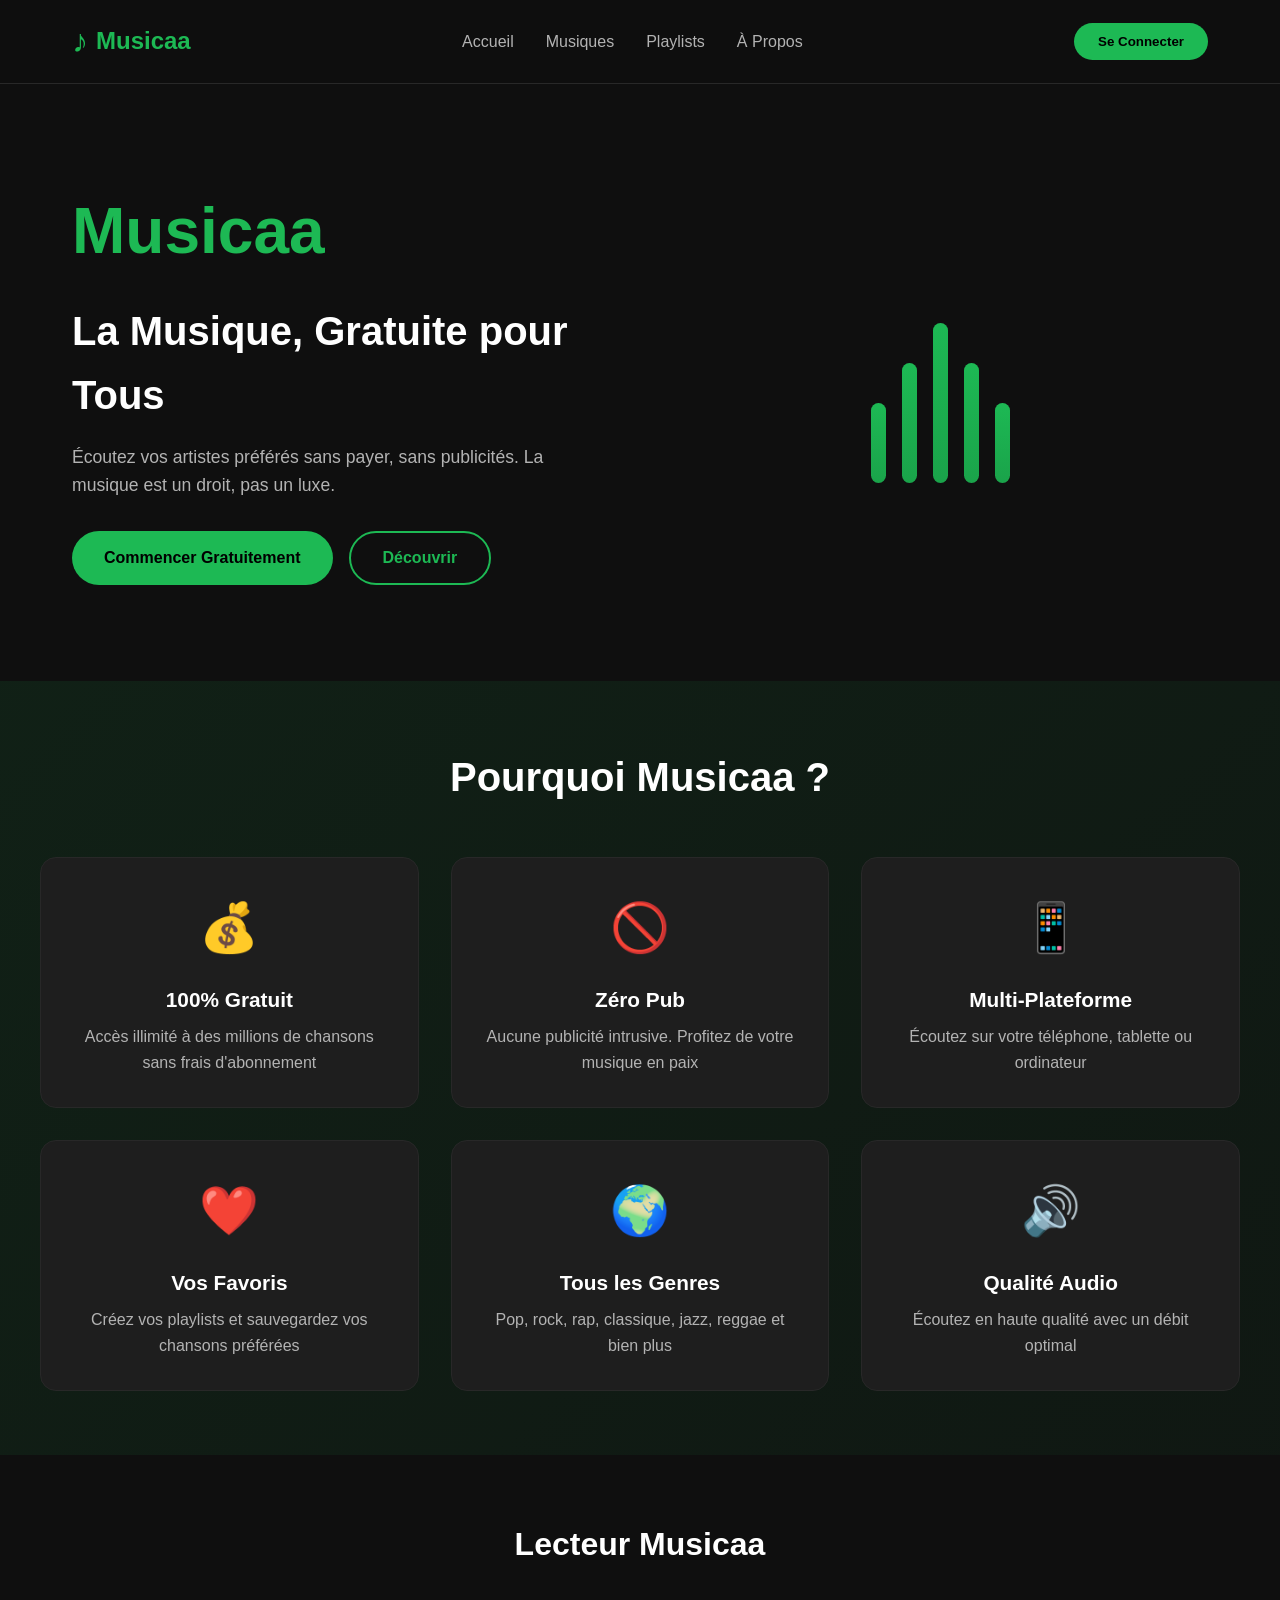
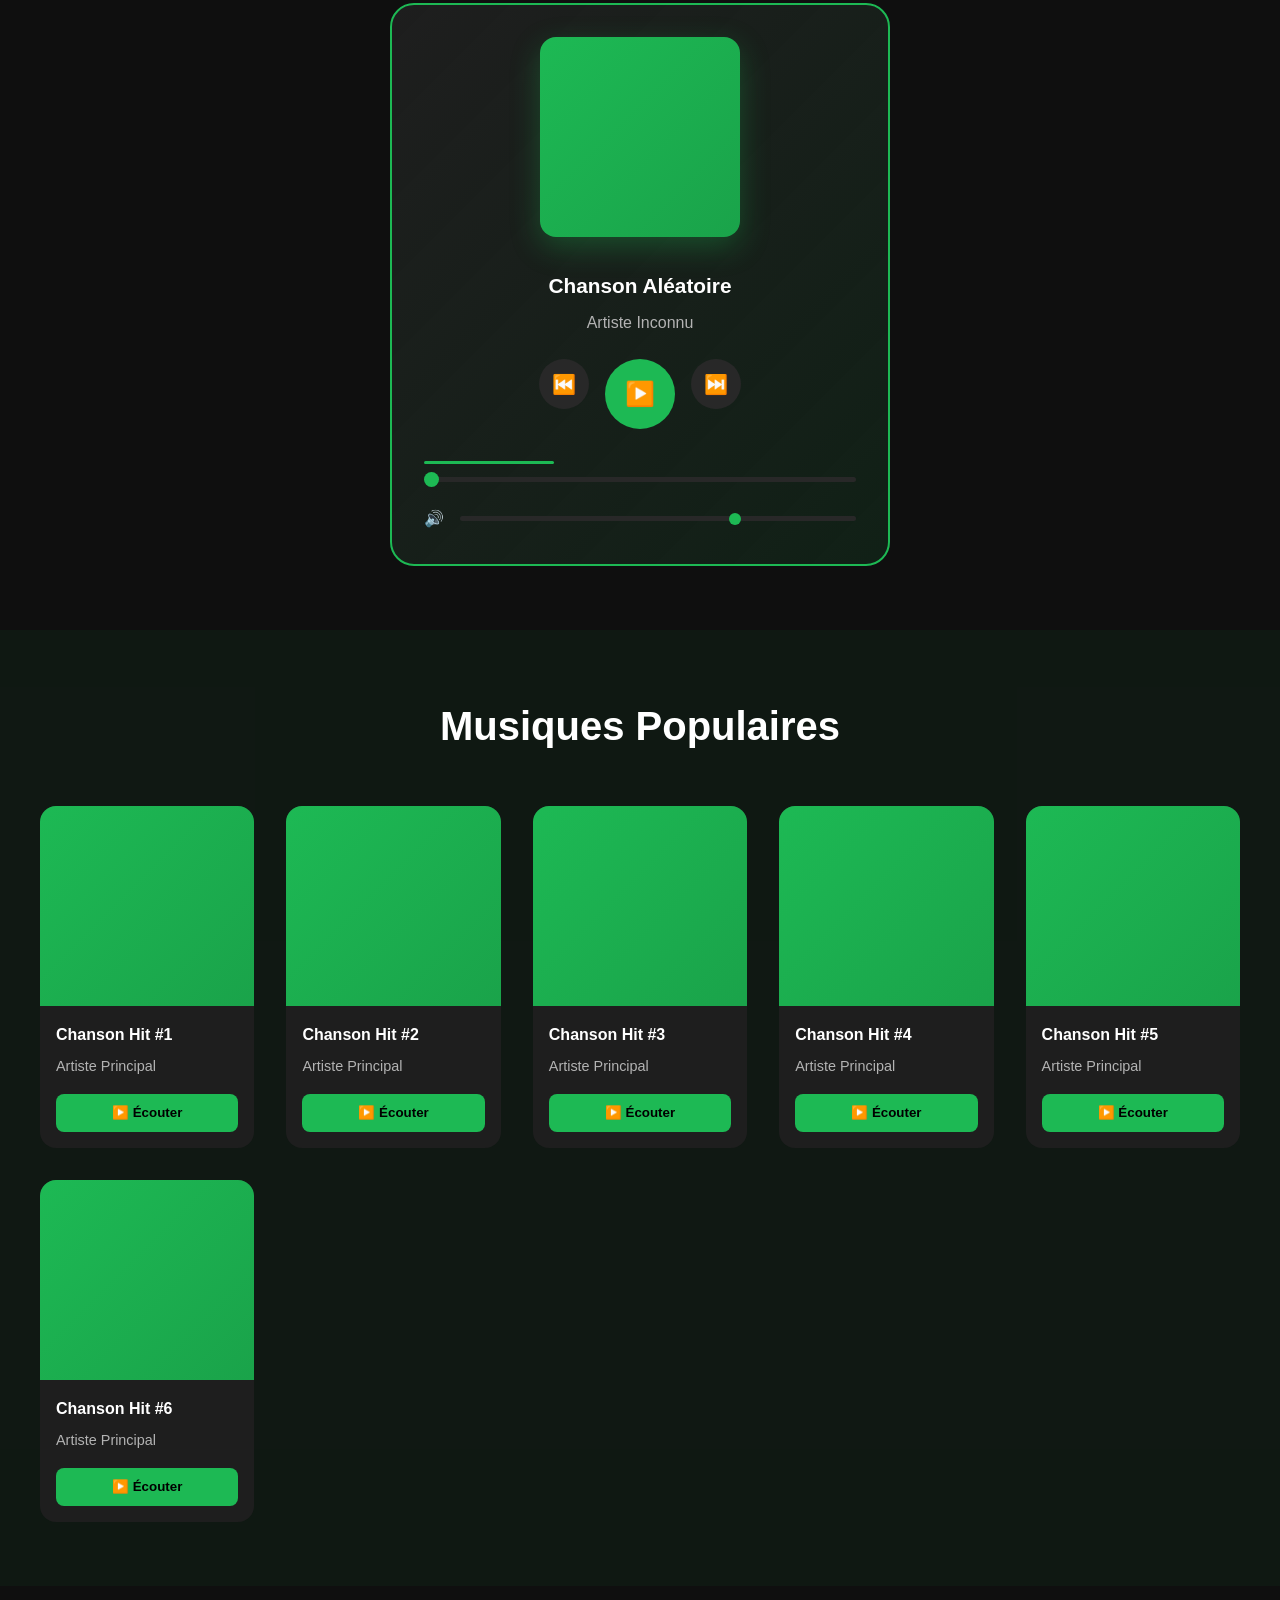
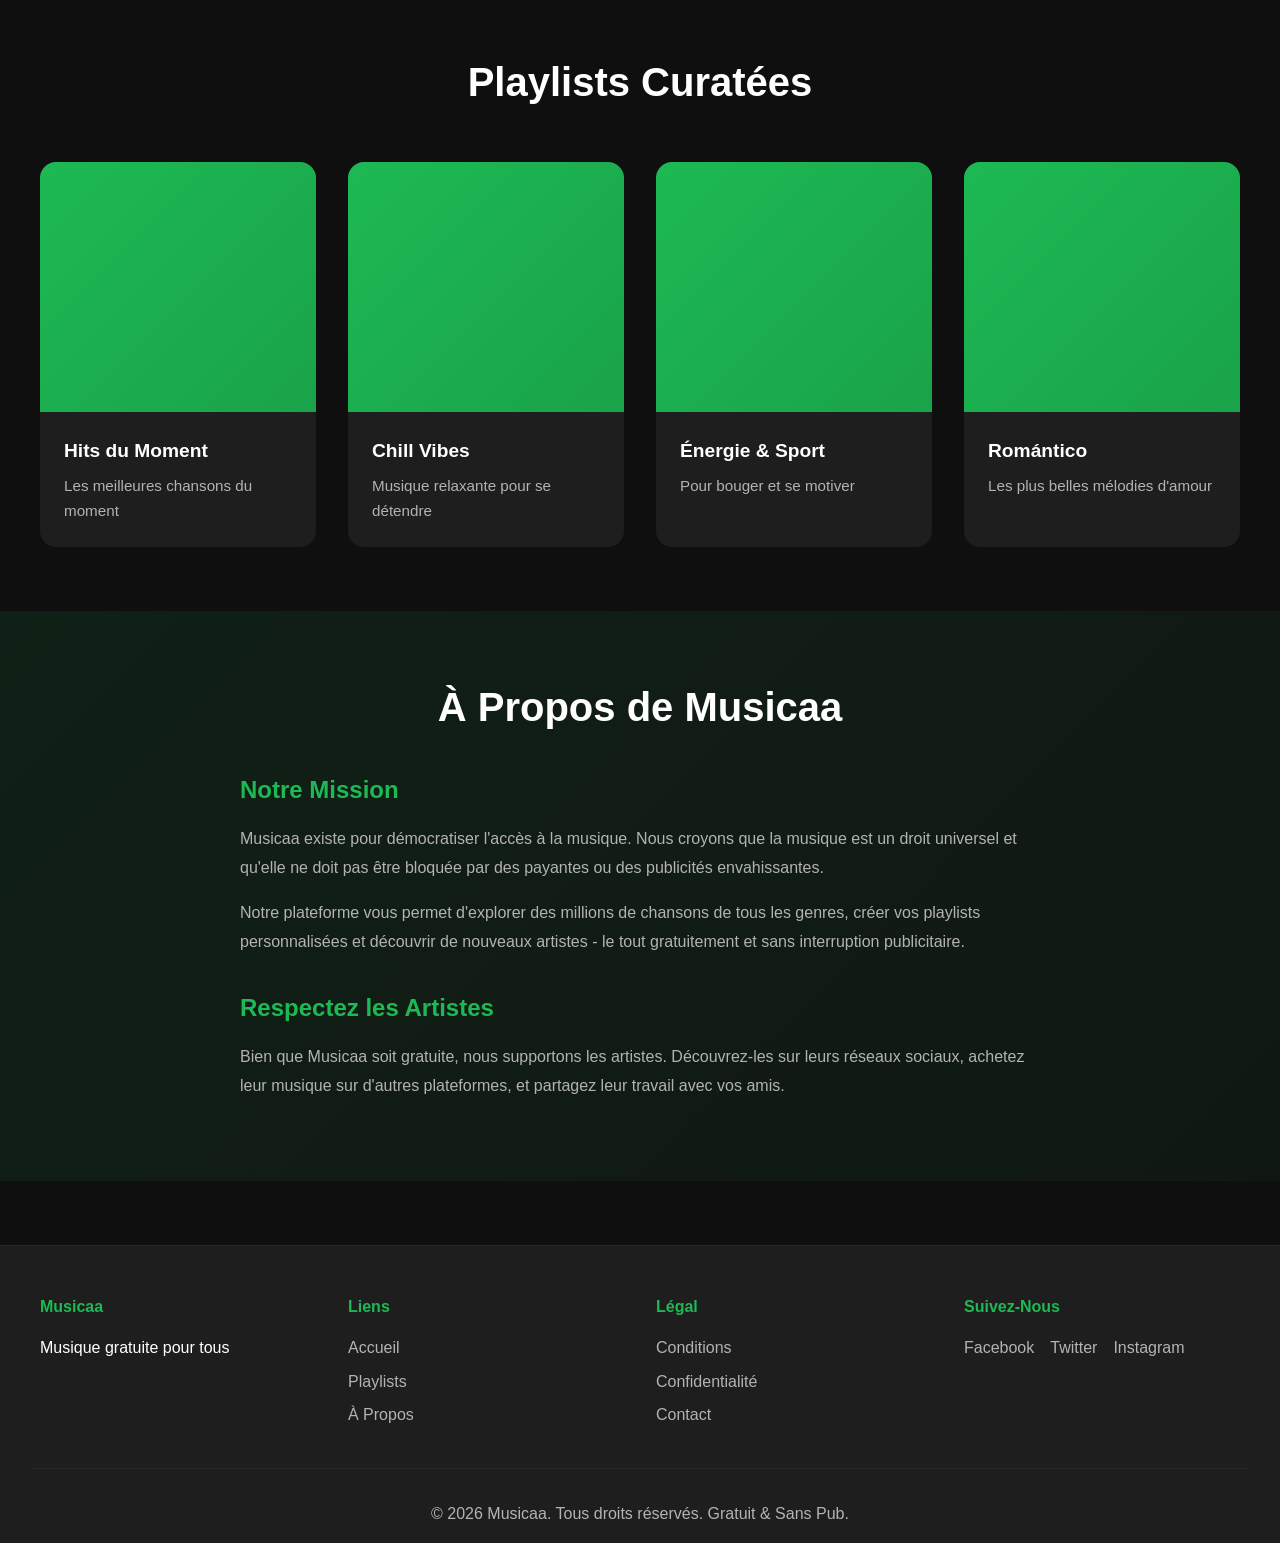
==== index.html @ 245fd4a5 "Créer le site Musicaa - plateforme gratuite et sans pub" ====
<!DOCTYPE html>
<html lang="fr">
<head>
    <meta charset="UTF-8">
    <meta name="viewport" content="width=device-width, initial-scale=1.0">
    <title>Musicaa - Musique Gratuite & Sans Pub</title>
    <link rel="stylesheet" href="styles.css">
</head>
<body>
    <!-- Navigation -->
    <nav class="navbar">
        <div class="nav-container">
            <div class="logo">
                <span class="logo-icon">♪</span>
                <span class="logo-text">Musicaa</span>
            </div>
            <ul class="nav-links">
                <li><a href="#accueil">Accueil</a></li>
                <li><a href="#musiques">Musiques</a></li>
                <li><a href="#playlists">Playlists</a></li>
                <li><a href="#apropos">À Propos</a></li>
            </ul>
            <button class="btn-connexion" onclick="showLoginModal()">Se Connecter</button>
        </div>
    </nav>

    <!-- Section Héro -->
    <section id="accueil" class="hero">
        <div class="hero-content">
            <h1>Musicaa</h1>
            <h2>La Musique, Gratuite pour Tous</h2>
            <p>Écoutez vos artistes préférés sans payer, sans publicités. La musique est un droit, pas un luxe.</p>
            <div class="hero-buttons">
                <button class="btn-primary" onclick="showLoginModal()">Commencer Gratuitement</button>
                <button class="btn-secondary" onclick="document.getElementById('playlists').scrollIntoView({behavior: 'smooth'})">Découvrir</button>
            </div>
        </div>
        <div class="hero-image">
            <div class="music-visualizer">
                <div class="bar"></div>
                <div class="bar"></div>
                <div class="bar"></div>
                <div class="bar"></div>
                <div class="bar"></div>
            </div>
        </div>
    </section>

    <!-- Caractéristiques -->
    <section class="features">
        <h2>Pourquoi Musicaa ?</h2>
        <div class="features-grid">
            <div class="feature-card">
                <div class="feature-icon">💰</div>
                <h3>100% Gratuit</h3>
                <p>Accès illimité à des millions de chansons sans frais d'abonnement</p>
            </div>
            <div class="feature-card">
                <div class="feature-icon">🚫</div>
                <h3>Zéro Pub</h3>
                <p>Aucune publicité intrusive. Profitez de votre musique en paix</p>
            </div>
            <div class="feature-card">
                <div class="feature-icon">📱</div>
                <h3>Multi-Plateforme</h3>
                <p>Écoutez sur votre téléphone, tablette ou ordinateur</p>
            </div>
            <div class="feature-card">
                <div class="feature-icon">❤️</div>
                <h3>Vos Favoris</h3>
                <p>Créez vos playlists et sauvegardez vos chansons préférées</p>
            </div>
            <div class="feature-card">
                <div class="feature-icon">🌍</div>
                <h3>Tous les Genres</h3>
                <p>Pop, rock, rap, classique, jazz, reggae et bien plus</p>
            </div>
            <div class="feature-card">
                <div class="feature-icon">🔊</div>
                <h3>Qualité Audio</h3>
                <p>Écoutez en haute qualité avec un débit optimal</p>
            </div>
        </div>
    </section>

    <!-- Lecteur Musicaa -->
    <section class="player-section">
        <h2>Lecteur Musicaa</h2>
        <div class="player">
            <div class="player-album">
                <div class="album-art"></div>
            </div>
            <div class="player-info">
                <h3 class="song-title">Chanson Aléatoire</h3>
                <p class="artist-name">Artiste Inconnu</p>
            </div>
            <div class="player-controls">
                <button class="control-btn">⏮️</button>
                <button class="control-btn play-btn">▶️</button>
                <button class="control-btn">⏭️</button>
            </div>
            <div class="progress-bar">
                <div class="progress-fill"></div>
                <input type="range" min="0" max="100" value="0" class="progress-input">
            </div>
            <div class="volume-control">
                <span>🔊</span>
                <input type="range" min="0" max="100" value="70" class="volume-slider">
            </div>
        </div>
    </section>

    <!-- Musiques Populaires -->
    <section id="musiques" class="popular-songs">
        <h2>Musiques Populaires</h2>
        <div class="songs-grid">
            <div class="song-card">
                <div class="song-cover"></div>
                <h4>Chanson Hit #1</h4>
                <p>Artiste Principal</p>
                <button class="btn-play">▶️ Écouter</button>
            </div>
            <div class="song-card">
                <div class="song-cover"></div>
                <h4>Chanson Hit #2</h4>
                <p>Artiste Principal</p>
                <button class="btn-play">▶️ Écouter</button>
            </div>
            <div class="song-card">
                <div class="song-cover"></div>
                <h4>Chanson Hit #3</h4>
                <p>Artiste Principal</p>
                <button class="btn-play">▶️ Écouter</button>
            </div>
            <div class="song-card">
                <div class="song-cover"></div>
                <h4>Chanson Hit #4</h4>
                <p>Artiste Principal</p>
                <button class="btn-play">▶️ Écouter</button>
            </div>
            <div class="song-card">
                <div class="song-cover"></div>
                <h4>Chanson Hit #5</h4>
                <p>Artiste Principal</p>
                <button class="btn-play">▶️ Écouter</button>
            </div>
            <div class="song-card">
                <div class="song-cover"></div>
                <h4>Chanson Hit #6</h4>
                <p>Artiste Principal</p>
                <button class="btn-play">▶️ Écouter</button>
            </div>
        </div>
    </section>

    <!-- Playlists -->
    <section id="playlists" class="playlists">
        <h2>Playlists Curatées</h2>
        <div class="playlists-grid">
            <div class="playlist-card">
                <div class="playlist-cover"></div>
                <h4>Hits du Moment</h4>
                <p>Les meilleures chansons du moment</p>
            </div>
            <div class="playlist-card">
                <div class="playlist-cover"></div>
                <h4>Chill Vibes</h4>
                <p>Musique relaxante pour se détendre</p>
            </div>
            <div class="playlist-card">
                <div class="playlist-cover"></div>
                <h4>Énergie & Sport</h4>
                <p>Pour bouger et se motiver</p>
            </div>
            <div class="playlist-card">
                <div class="playlist-cover"></div>
                <h4>Romántico</h4>
                <p>Les plus belles mélodies d'amour</p>
            </div>
        </div>
    </section>

    <!-- À Propos -->
    <section id="apropos" class="about">
        <h2>À Propos de Musicaa</h2>
        <div class="about-content">
            <div class="about-text">
                <h3>Notre Mission</h3>
                <p>Musicaa existe pour démocratiser l'accès à la musique. Nous croyons que la musique est un droit universel et qu'elle ne doit pas être bloquée par des payantes ou des publicités envahissantes.</p>
                <p>Notre plateforme vous permet d'explorer des millions de chansons de tous les genres, créer vos playlists personnalisées et découvrir de nouveaux artistes - le tout gratuitement et sans interruption publicitaire.</p>
                <h3>Respectez les Artistes</h3>
                <p>Bien que Musicaa soit gratuite, nous supportons les artistes. Découvrez-les sur leurs réseaux sociaux, achetez leur musique sur d'autres plateformes, et partagez leur travail avec vos amis.</p>
            </div>
        </div>
    </section>

    <!-- Footer -->
    <footer class="footer">
        <div class="footer-content">
            <div class="footer-section">
                <h4>Musicaa</h4>
                <p>Musique gratuite pour tous</p>
            </div>
            <div class="footer-section">
                <h4>Liens</h4>
                <ul>
                    <li><a href="#">Accueil</a></li>
                    <li><a href="#">Playlists</a></li>
                    <li><a href="#">À Propos</a></li>
                </ul>
            </div>
            <div class="footer-section">
                <h4>Légal</h4>
                <ul>
                    <li><a href="#">Conditions</a></li>
                    <li><a href="#">Confidentialité</a></li>
                    <li><a href="#">Contact</a></li>
                </ul>
            </div>
            <div class="footer-section">
                <h4>Suivez-Nous</h4>
                <div class="social-links">
                    <a href="#">Facebook</a>
                    <a href="#">Twitter</a>
                    <a href="#">Instagram</a>
                </div>
            </div>
        </div>
        <div class="footer-bottom">
            <p>&copy; 2026 Musicaa. Tous droits réservés. Gratuit & Sans Pub.</p>
        </div>
    </footer>

    <!-- Modal de Connexion -->
    <div id="loginModal" class="modal">
        <div class="modal-content">
            <span class="close" onclick="closeLoginModal()">&times;</span>
            <h2>Rejoignez Musicaa</h2>
            <form onsubmit="handleLogin(event)">
                <input type="email" placeholder="Votre email" required>
                <input type="password" placeholder="Mot de passe" required>
                <button type="submit" class="btn-primary">Se Connecter Gratuitement</button>
            </form>
            <p class="modal-footer">Pas encore inscrit? <a href="#">Créer un compte gratuit</a></p>
        </div>
    </div>

    <script src="script.js"></script>
</body>
</html>
---- styles.css ----
* {
    margin: 0;
    padding: 0;
    box-sizing: border-box;
}

:root {
    --primary-color: #1DB954;
    --dark-bg: #0F0F0F;
    --card-bg: #1E1E1E;
    --text-primary: #FFFFFF;
    --text-secondary: #B3B3B3;
    --border-color: #282828;
}

html {
    scroll-behavior: smooth;
}

body {
    font-family: -apple-system, BlinkMacSystemFont, 'Segoe UI', Roboto, Oxygen, Ubuntu, Cantarell, sans-serif;
    background-color: var(--dark-bg);
    color: var(--text-primary);
    line-height: 1.6;
}

/* Navigation */
.navbar {
    position: sticky;
    top: 0;
    z-index: 1000;
    background: rgba(15, 15, 15, 0.95);
    border-bottom: 1px solid var(--border-color);
    padding: 1rem 0;
    backdrop-filter: blur(10px);
}

.nav-container {
    max-width: 1200px;
    margin: 0 auto;
    display: flex;
    justify-content: space-between;
    align-items: center;
    padding: 0 2rem;
}

.logo {
    display: flex;
    align-items: center;
    gap: 0.5rem;
    font-size: 1.5rem;
    font-weight: bold;
    color: var(--primary-color);
}

.logo-icon {
    font-size: 2rem;
}

.nav-links {
    display: flex;
    list-style: none;
    gap: 2rem;
}

.nav-links a {
    color: var(--text-secondary);
    text-decoration: none;
    transition: color 0.3s;
}

.nav-links a:hover {
    color: var(--primary-color);
}

.btn-connexion {
    background: var(--primary-color);
    color: black;
    border: none;
    padding: 0.7rem 1.5rem;
    border-radius: 2rem;
    font-weight: 600;
    cursor: pointer;
    transition: transform 0.3s, box-shadow 0.3s;
}

.btn-connexion:hover {
    transform: scale(1.05);
    box-shadow: 0 0 20px rgba(29, 185, 84, 0.4);
}

/* Hero Section */
.hero {
    display: grid;
    grid-template-columns: 1fr 1fr;
    align-items: center;
    gap: 4rem;
    padding: 6rem 2rem;
    max-width: 1200px;
    margin: 0 auto;
}

.hero-content h1 {
    font-size: 4rem;
    color: var(--primary-color);
    margin-bottom: 1rem;
    animation: fadeInUp 0.8s ease;
}

.hero-content h2 {
    font-size: 2.5rem;
    margin-bottom: 1rem;
    animation: fadeInUp 0.8s ease 0.1s both;
}

.hero-content p {
    font-size: 1.1rem;
    color: var(--text-secondary);
    margin-bottom: 2rem;
    animation: fadeInUp 0.8s ease 0.2s both;
}

.hero-buttons {
    display: flex;
    gap: 1rem;
    animation: fadeInUp 0.8s ease 0.3s both;
}

.btn-primary {
    background: var(--primary-color);
    color: black;
    border: none;
    padding: 1rem 2rem;
    border-radius: 2rem;
    font-size: 1rem;
    font-weight: 600;
    cursor: pointer;
    transition: all 0.3s;
}

.btn-primary:hover {
    transform: scale(1.05);
    box-shadow: 0 0 30px rgba(29, 185, 84, 0.5);
}

.btn-secondary {
    background: transparent;
    color: var(--primary-color);
    border: 2px solid var(--primary-color);
    padding: 1rem 2rem;
    border-radius: 2rem;
    font-size: 1rem;
    font-weight: 600;
    cursor: pointer;
    transition: all 0.3s;
}

.btn-secondary:hover {
    background: var(--primary-color);
    color: black;
}

/* Music Visualizer */
.hero-image {
    display: flex;
    justify-content: center;
    align-items: center;
}

.music-visualizer {
    display: flex;
    gap: 1rem;
    align-items: flex-end;
    height: 200px;
}

.bar {
    width: 15px;
    background: linear-gradient(180deg, var(--primary-color), #1aa34a);
    border-radius: 10px;
    animation: musicBars 0.8s ease-in-out infinite;
}

.bar:nth-child(1) { animation-delay: 0s; height: 40%; }
.bar:nth-child(2) { animation-delay: 0.1s; height: 60%; }
.bar:nth-child(3) { animation-delay: 0.2s; height: 80%; }
.bar:nth-child(4) { animation-delay: 0.1s; height: 60%; }
.bar:nth-child(5) { animation-delay: 0s; height: 40%; }

/* Features */
.features {
    padding: 4rem 2rem;
    background: linear-gradient(135deg, rgba(29, 185, 84, 0.1), rgba(29, 185, 84, 0.05));
}

.features h2 {
    text-align: center;
    font-size: 2.5rem;
    margin-bottom: 3rem;
}

.features-grid {
    display: grid;
    grid-template-columns: repeat(auto-fit, minmax(300px, 1fr));
    gap: 2rem;
    max-width: 1200px;
    margin: 0 auto;
}

.feature-card {
    background: var(--card-bg);
    padding: 2rem;
    border-radius: 1rem;
    border: 1px solid var(--border-color);
    text-align: center;
    transition: all 0.3s;
    cursor: pointer;
}

.feature-card:hover {
    border-color: var(--primary-color);
    transform: translateY(-5px);
    box-shadow: 0 10px 30px rgba(29, 185, 84, 0.2);
}

.feature-icon {
    font-size: 3rem;
    margin-bottom: 1rem;
}

.feature-card h3 {
    font-size: 1.3rem;
    margin-bottom: 0.5rem;
}

.feature-card p {
    color: var(--text-secondary);
}

/* Player Section */
.player-section {
    padding: 4rem 2rem;
    max-width: 1200px;
    margin: 0 auto;
}

.player-section h2 {
    text-align: center;
    font-size: 2rem;
    margin-bottom: 2rem;
}

.player {
    background: linear-gradient(135deg, var(--card-bg), rgba(29, 185, 84, 0.1));
    border: 2px solid var(--primary-color);
    border-radius: 1.5rem;
    padding: 2rem;
    max-width: 500px;
    margin: 0 auto;
}

.player-album {
    margin-bottom: 2rem;
    text-align: center;
}

.album-art {
    width: 200px;
    height: 200px;
    margin: 0 auto;
    background: linear-gradient(135deg, var(--primary-color), #1aa34a);
    border-radius: 1rem;
    display: flex;
    align-items: center;
    justify-content: center;
    font-size: 5rem;
    box-shadow: 0 10px 30px rgba(29, 185, 84, 0.3);
}

.player-info {
    text-align: center;
    margin-bottom: 1.5rem;
}

.song-title {
    font-size: 1.3rem;
    margin-bottom: 0.5rem;
}

.artist-name {
    color: var(--text-secondary);
}

.player-controls {
    display: flex;
    justify-content: center;
    gap: 1rem;
    margin-bottom: 2rem;
}

.control-btn {
    background: var(--border-color);
    color: var(--text-primary);
    border: none;
    width: 50px;
    height: 50px;
    border-radius: 50%;
    font-size: 1.2rem;
    cursor: pointer;
    transition: all 0.3s;
}

.control-btn:hover {
    background: var(--primary-color);
    color: black;
}

.play-btn {
    width: 70px;
    height: 70px;
    background: var(--primary-color);
    color: black;
    font-size: 1.5rem;
}

.progress-bar {
    position: relative;
    margin-bottom: 1rem;
}

.progress-fill {
    height: 3px;
    background: var(--primary-color);
    border-radius: 2px;
    width: 30%;
}

.progress-input {
    width: 100%;
    height: 5px;
    border-radius: 5px;
    background: var(--border-color);
    outline: none;
    cursor: pointer;
    -webkit-appearance: none;
}

.progress-input::-webkit-slider-thumb {
    -webkit-appearance: none;
    width: 15px;
    height: 15px;
    border-radius: 50%;
    background: var(--primary-color);
    cursor: pointer;
}

.progress-input::-moz-range-thumb {
    width: 15px;
    height: 15px;
    border-radius: 50%;
    background: var(--primary-color);
    border: none;
    cursor: pointer;
}

.volume-control {
    display: flex;
    align-items: center;
    gap: 1rem;
}

.volume-slider {
    flex: 1;
    height: 5px;
    border-radius: 5px;
    background: var(--border-color);
    outline: none;
    cursor: pointer;
    -webkit-appearance: none;
}

.volume-slider::-webkit-slider-thumb {
    -webkit-appearance: none;
    width: 12px;
    height: 12px;
    border-radius: 50%;
    background: var(--primary-color);
    cursor: pointer;
}

/* Popular Songs */
.popular-songs {
    padding: 4rem 2rem;
    background: rgba(29, 185, 84, 0.05);
}

.popular-songs h2 {
    text-align: center;
    font-size: 2.5rem;
    margin-bottom: 3rem;
}

.songs-grid {
    display: grid;
    grid-template-columns: repeat(auto-fill, minmax(200px, 1fr));
    gap: 2rem;
    max-width: 1200px;
    margin: 0 auto;
}

.song-card {
    background: var(--card-bg);
    border-radius: 1rem;
    overflow: hidden;
    transition: all 0.3s;
    cursor: pointer;
}

.song-card:hover {
    transform: translateY(-10px);
    box-shadow: 0 15px 40px rgba(29, 185, 84, 0.2);
}

.song-cover {
    width: 100%;
    height: 200px;
    background: linear-gradient(135deg, var(--primary-color), #1aa34a);
    display: flex;
    align-items: center;
    justify-content: center;
    font-size: 3rem;
}

.song-card h4 {
    padding: 1rem 1rem 0.5rem;
    font-size: 1rem;
}

.song-card p {
    padding: 0 1rem 1rem;
    color: var(--text-secondary);
    font-size: 0.9rem;
}

.btn-play {
    width: calc(100% - 2rem);
    margin: 0 1rem 1rem;
    padding: 0.7rem;
    background: var(--primary-color);
    color: black;
    border: none;
    border-radius: 0.5rem;
    font-weight: 600;
    cursor: pointer;
    transition: all 0.3s;
}

.btn-play:hover {
    transform: scale(1.05);
    box-shadow: 0 5px 15px rgba(29, 185, 84, 0.4);
}

/* Playlists */
.playlists {
    padding: 4rem 2rem;
}

.playlists h2 {
    text-align: center;
    font-size: 2.5rem;
    margin-bottom: 3rem;
}

.playlists-grid {
    display: grid;
    grid-template-columns: repeat(auto-fit, minmax(250px, 1fr));
    gap: 2rem;
    max-width: 1200px;
    margin: 0 auto;
}

.playlist-card {
    background: var(--card-bg);
    border-radius: 1rem;
    overflow: hidden;
    transition: all 0.3s;
    cursor: pointer;
}

.playlist-card:hover {
    transform: scale(1.05);
    box-shadow: 0 15px 40px rgba(29, 185, 84, 0.2);
}

.playlist-cover {
    width: 100%;
    height: 250px;
    background: linear-gradient(135deg, var(--primary-color), #1aa34a);
    display: flex;
    align-items: center;
    justify-content: center;
    font-size: 4rem;
}

.playlist-card h4 {
    padding: 1.5rem 1.5rem 0.5rem;
    font-size: 1.2rem;
}

.playlist-card p {
    padding: 0 1.5rem 1.5rem;
    color: var(--text-secondary);
    font-size: 0.95rem;
}

/* About */
.about {
    padding: 4rem 2rem;
    background: linear-gradient(135deg, rgba(29, 185, 84, 0.1), rgba(29, 185, 84, 0.05));
}

.about h2 {
    text-align: center;
    font-size: 2.5rem;
    margin-bottom: 2rem;
}

.about-content {
    max-width: 800px;
    margin: 0 auto;
}

.about-text h3 {
    font-size: 1.5rem;
    color: var(--primary-color);
    margin: 2rem 0 1rem;
}

.about-text p {
    color: var(--text-secondary);
    margin-bottom: 1rem;
    line-height: 1.8;
}

/* Footer */
.footer {
    background: var(--card-bg);
    border-top: 1px solid var(--border-color);
    padding: 3rem 2rem 1rem;
    margin-top: 4rem;
}

.footer-content {
    display: grid;
    grid-template-columns: repeat(auto-fit, minmax(200px, 1fr));
    gap: 2rem;
    max-width: 1200px;
    margin: 0 auto 2rem;
}

.footer-section h4 {
    color: var(--primary-color);
    margin-bottom: 1rem;
}

.footer-section ul {
    list-style: none;
}

.footer-section a {
    color: var(--text-secondary);
    text-decoration: none;
    transition: color 0.3s;
    display: block;
    margin-bottom: 0.5rem;
}

.footer-section a:hover {
    color: var(--primary-color);
}

.social-links {
    display: flex;
    gap: 1rem;
}

.footer-bottom {
    text-align: center;
    color: var(--text-secondary);
    border-top: 1px solid var(--border-color);
    padding-top: 2rem;
}

/* Modal */
.modal {
    display: none;
    position: fixed;
    z-index: 2000;
    left: 0;
    top: 0;
    width: 100%;
    height: 100%;
    background: rgba(0, 0, 0, 0.7);
    animation: fadeIn 0.3s ease;
}

.modal-content {
    background: var(--card-bg);
    margin: 10% auto;
    padding: 2rem;
    border: 1px solid var(--border-color);
    border-radius: 1rem;
    width: 90%;
    max-width: 400px;
    animation: slideDown 0.3s ease;
}

.modal-content h2 {
    margin-bottom: 1.5rem;
    color: var(--primary-color);
}

.modal-content form {
    display: flex;
    flex-direction: column;
    gap: 1rem;
}

.modal-content input {
    padding: 0.8rem;
    background: var(--border-color);
    color: var(--text-primary);
    border: 1px solid var(--border-color);
    border-radius: 0.5rem;
    font-size: 1rem;
}

.modal-content input::placeholder {
    color: var(--text-secondary);
}

.modal-footer {
    text-align: center;
    margin-top: 1rem;
    color: var(--text-secondary);
}

.modal-footer a {
    color: var(--primary-color);
    text-decoration: none;
}

.close {
    color: var(--text-secondary);
    float: right;
    font-size: 2rem;
    font-weight: bold;
    cursor: pointer;
    transition: color 0.3s;
}

.close:hover {
    color: var(--primary-color);
}

/* Animations */
@keyframes fadeIn {
    from { opacity: 0; }
    to { opacity: 1; }
}

@keyframes fadeInUp {
    from {
        opacity: 0;
        transform: translateY(30px);
    }
    to {
        opacity: 1;
        transform: translateY(0);
    }
}

@keyframes slideDown {
    from {
        opacity: 0;
        transform: translateY(-50px);
    }
    to {
        opacity: 1;
        transform: translateY(0);
    }
}

@keyframes musicBars {
    0%, 100% { height: 40%; }
    50% { height: 100%; }
}

/* Responsive */
@media (max-width: 768px) {
    .hero {
        grid-template-columns: 1fr;
        gap: 2rem;
        padding: 3rem 1rem;
    }

    .hero-content h1 {
        font-size: 2.5rem;
    }

    .hero-content h2 {
        font-size: 1.8rem;
    }

    .nav-links {
        gap: 1rem;
        font-size: 0.9rem;
    }

    .nav-container {
        padding: 0 1rem;
    }

    .hero-buttons {
        flex-direction: column;
    }

    .features-grid,
    .songs-grid,
    .playlists-grid {
        grid-template-columns: 1fr;
    }

    .player {
        width: 100%;
    }
}

@media (max-width: 480px) {
    .nav-links {
        display: none;
    }

    .hero-content h1 {
        font-size: 2rem;
    }

    .hero-content h2 {
        font-size: 1.4rem;
    }

    .features h2,
    .popular-songs h2,
    .playlists h2,
    .about h2 {
        font-size: 1.8rem;
    }
}
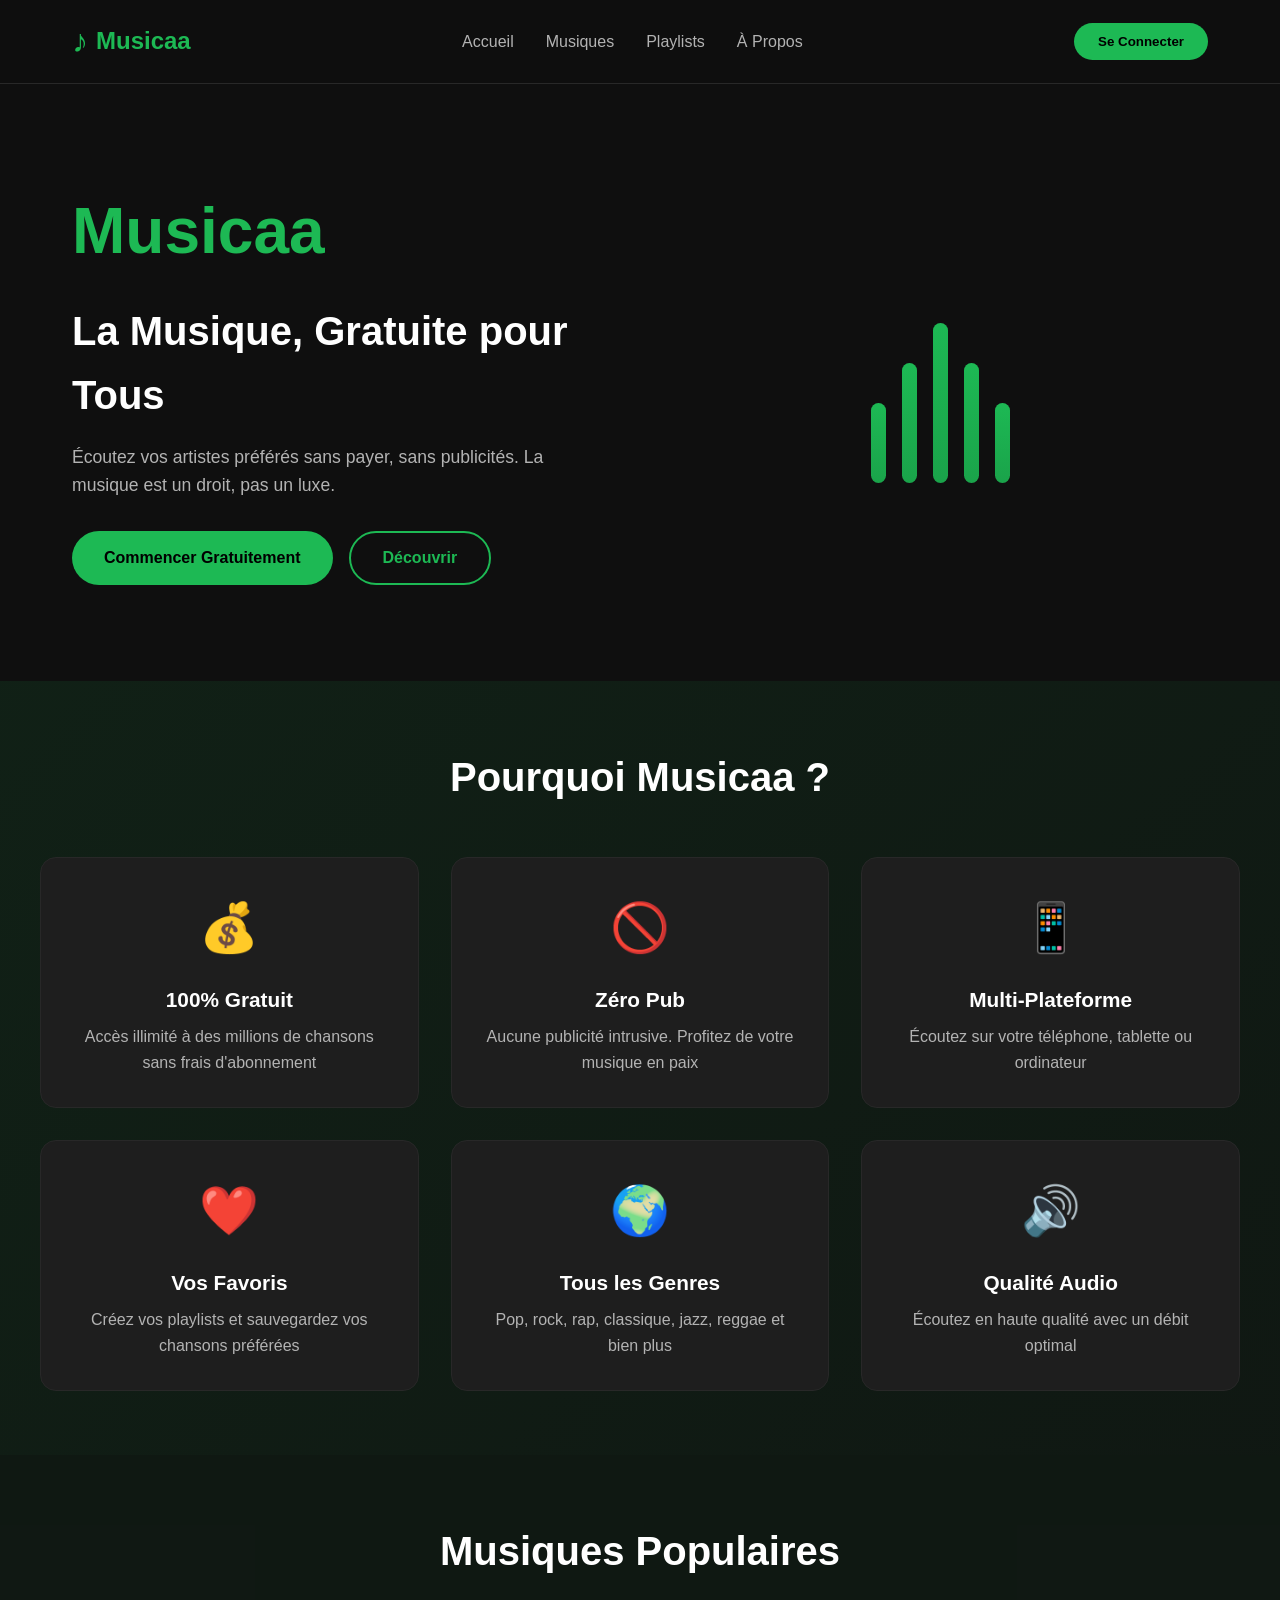
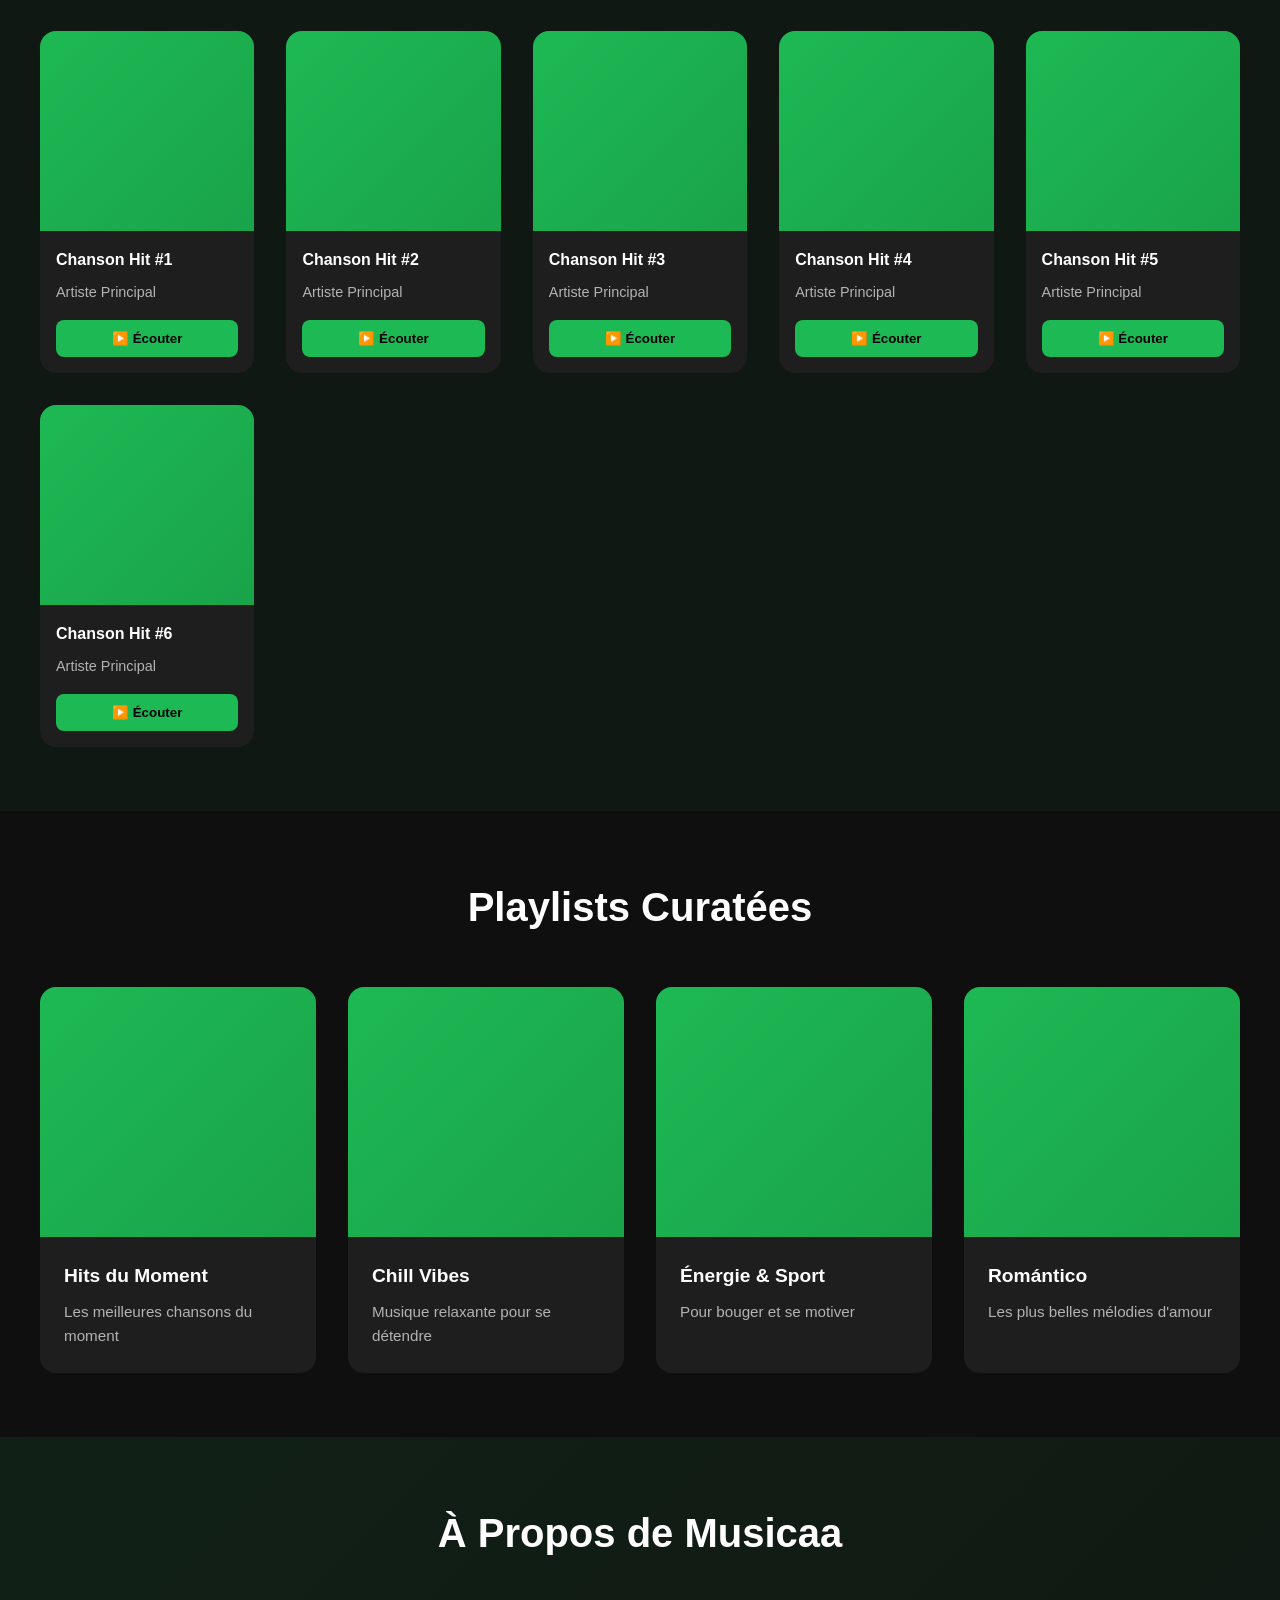
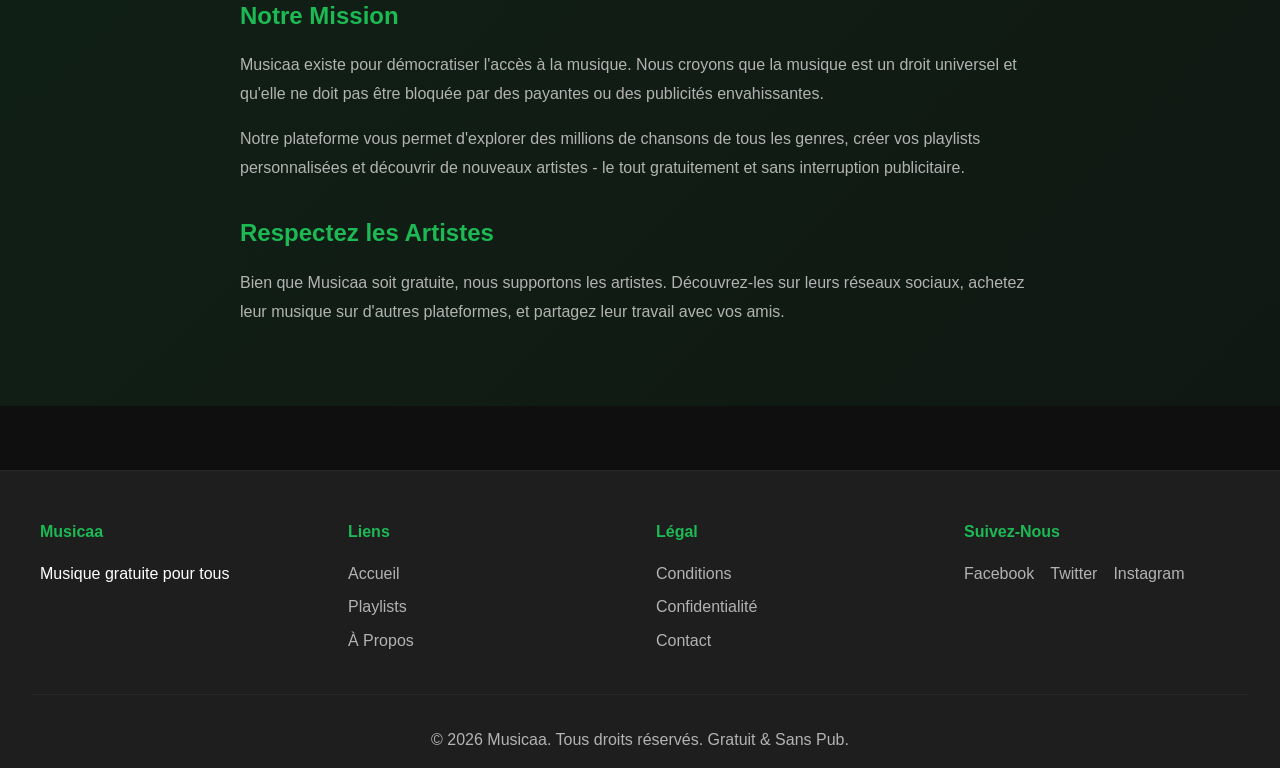
==== commit f8e47b45: "Retirer le lecteur musicaa de la page d'accueil" ====
--- a/index.html
+++ b/index.html
@@ -20,7 +20,7 @@
                 <li><a href="#playlists">Playlists</a></li>
                 <li><a href="#apropos">À Propos</a></li>
             </ul>
-            <button class="btn-connexion" onclick="showLoginModal()">Se Connecter</button>
+            <button class="btn-connexion" onclick="window.location.href='login.html'">Se Connecter</button>
         </div>
     </nav>
 
@@ -31,7 +31,7 @@
             <h2>La Musique, Gratuite pour Tous</h2>
             <p>Écoutez vos artistes préférés sans payer, sans publicités. La musique est un droit, pas un luxe.</p>
             <div class="hero-buttons">
-                <button class="btn-primary" onclick="showLoginModal()">Commencer Gratuitement</button>
+                <button class="btn-primary" onclick="window.location.href='login.html'">Commencer Gratuitement</button>
                 <button class="btn-secondary" onclick="document.getElementById('playlists').scrollIntoView({behavior: 'smooth'})">Découvrir</button>
             </div>
         </div>
@@ -83,33 +83,6 @@
         </div>
     </section>
 
-    <!-- Lecteur Musicaa -->
-    <section class="player-section">
-        <h2>Lecteur Musicaa</h2>
-        <div class="player">
-            <div class="player-album">
-                <div class="album-art"></div>
-            </div>
-            <div class="player-info">
-                <h3 class="song-title">Chanson Aléatoire</h3>
-                <p class="artist-name">Artiste Inconnu</p>
-            </div>
-            <div class="player-controls">
-                <button class="control-btn">⏮️</button>
-                <button class="control-btn play-btn">▶️</button>
-                <button class="control-btn">⏭️</button>
-            </div>
-            <div class="progress-bar">
-                <div class="progress-fill"></div>
-                <input type="range" min="0" max="100" value="0" class="progress-input">
-            </div>
-            <div class="volume-control">
-                <span>🔊</span>
-                <input type="range" min="0" max="100" value="70" class="volume-slider">
-            </div>
-        </div>
-    </section>
-
     <!-- Musiques Populaires -->
     <section id="musiques" class="popular-songs">
         <h2>Musiques Populaires</h2>
@@ -118,37 +91,37 @@
                 <div class="song-cover"></div>
                 <h4>Chanson Hit #1</h4>
                 <p>Artiste Principal</p>
-                <button class="btn-play">▶️ Écouter</button>
+                <button class="btn-play" onclick="window.location.href='login.html'">▶️ Écouter</button>
             </div>
             <div class="song-card">
                 <div class="song-cover"></div>
                 <h4>Chanson Hit #2</h4>
                 <p>Artiste Principal</p>
-                <button class="btn-play">▶️ Écouter</button>
+                <button class="btn-play" onclick="window.location.href='login.html'">▶️ Écouter</button>
             </div>
             <div class="song-card">
                 <div class="song-cover"></div>
                 <h4>Chanson Hit #3</h4>
                 <p>Artiste Principal</p>
-                <button class="btn-play">▶️ Écouter</button>
+                <button class="btn-play" onclick="window.location.href='login.html'">▶️ Écouter</button>
             </div>
             <div class="song-card">
                 <div class="song-cover"></div>
                 <h4>Chanson Hit #4</h4>
                 <p>Artiste Principal</p>
-                <button class="btn-play">▶️ Écouter</button>
+                <button class="btn-play" onclick="window.location.href='login.html'">▶️ Écouter</button>
             </div>
             <div class="song-card">
                 <div class="song-cover"></div>
                 <h4>Chanson Hit #5</h4>
                 <p>Artiste Principal</p>
-                <button class="btn-play">▶️ Écouter</button>
+                <button class="btn-play" onclick="window.location.href='login.html'">▶️ Écouter</button>
             </div>
             <div class="song-card">
                 <div class="song-cover"></div>
                 <h4>Chanson Hit #6</h4>
                 <p>Artiste Principal</p>
-                <button class="btn-play">▶️ Écouter</button>
+                <button class="btn-play" onclick="window.location.href='login.html'">▶️ Écouter</button>
             </div>
         </div>
     </section>
@@ -231,20 +204,6 @@
         </div>
     </footer>
 
-    <!-- Modal de Connexion -->
-    <div id="loginModal" class="modal">
-        <div class="modal-content">
-            <span class="close" onclick="closeLoginModal()">&times;</span>
-            <h2>Rejoignez Musicaa</h2>
-            <form onsubmit="handleLogin(event)">
-                <input type="email" placeholder="Votre email" required>
-                <input type="password" placeholder="Mot de passe" required>
-                <button type="submit" class="btn-primary">Se Connecter Gratuitement</button>
-            </form>
-            <p class="modal-footer">Pas encore inscrit? <a href="#">Créer un compte gratuit</a></p>
-        </div>
-    </div>
-
     <script src="script.js"></script>
 </body>
-</html>+</html>
